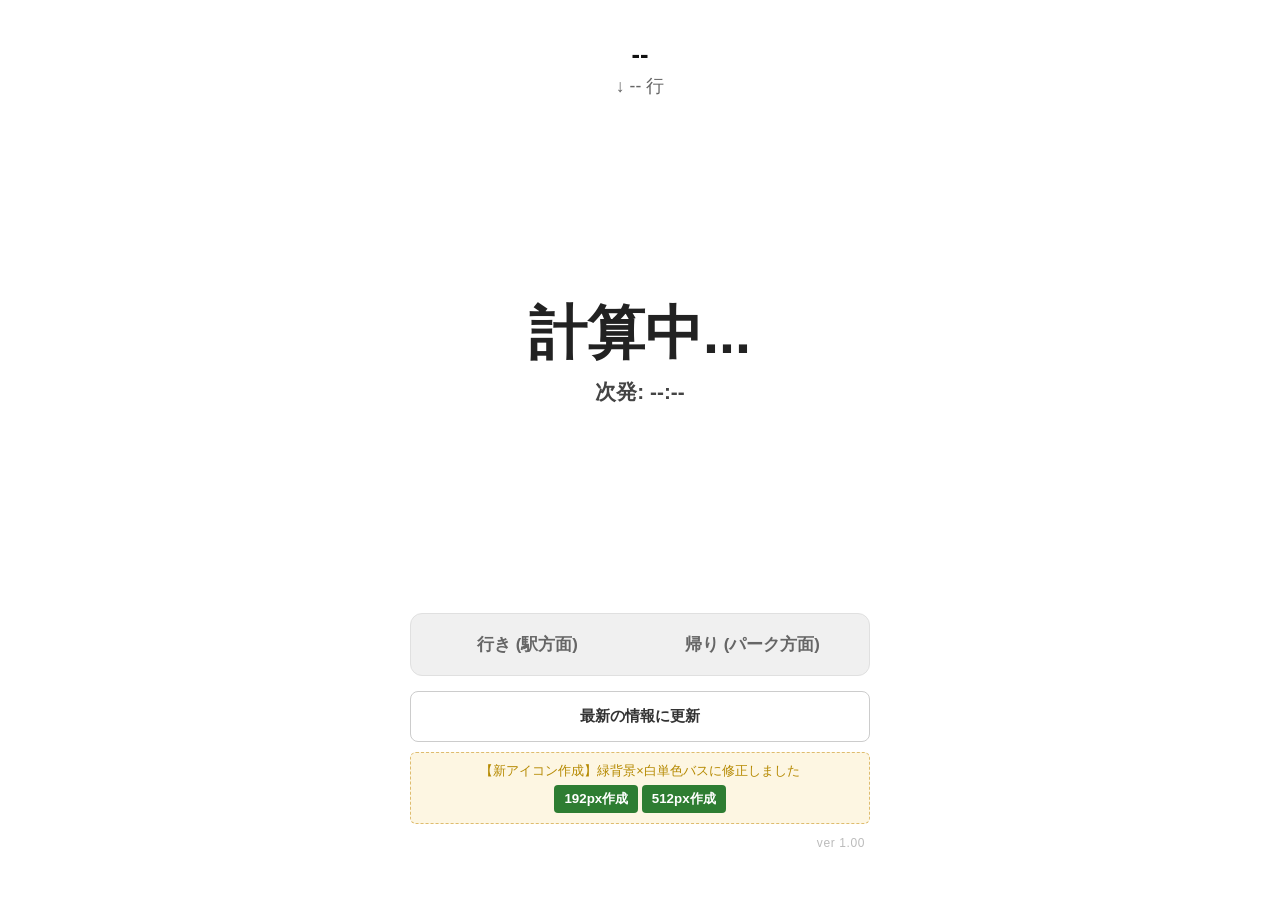
==== icon.html @ 332649fb "Add bus countdown PWA Include timetable viewer for both directions, 2026/2027 holiday calendars, and" ====
<!DOCTYPE html>
<html lang="ja">
<head>
    <meta charset="UTF-8">
    <meta name="viewport" content="width=device-width, initial-scale=1.0, viewport-fit=cover">
    <title>バスあと何分？</title>
    <link rel="stylesheet" href="style.css">
    <link rel="manifest" href="manifest.json">
    <meta name="apple-mobile-web-app-capable" content="yes">
    <meta name="apple-mobile-web-app-status-bar-style" content="default">
    <link rel="apple-touch-icon" href="icon-512.png">
</head>
<body>
    <div class="container">
        <div class="bus-info">
            <h2 id="departure-station">--</h2>
            <div id="destination-station" class="arrow">↓ -- 行</div>
        </div>
        <div class="countdown-area">
            <div id="minutes" class="minutes">計算中...</div>
            <div id="schedule-details" class="schedule-details">次発: --:--</div>
        </div>
        <div class="bottom-nav">
            <div class="tabs">
                <button id="tab-outbound" class="tab-btn">行き (駅方面)</button>
                <button id="tab-inbound" class="tab-btn">帰り (パーク方面)</button>
            </div>
            <button id="refresh-btn" class="refresh-btn">最新の情報に更新</button>

            <div style="background: #fdf6e2; border: 1px dashed #debc6f; padding: 10px; border-radius: 6px; font-size: 0.8rem; color: #b58900; margin-top: 10px;">
                <p>【新アイコン作成】緑背景×白単色バスに修正しました</p>
                <button style="background: #2e7d32; color: white; border: none; padding: 5px 10px; border-radius: 4px; font-weight: bold; cursor: pointer; margin-top: 5px;" onclick="makeIcon(192, 'icon-192.png')">192px作成</button>
                <button style="background: #2e7d32; color: white; border: none; padding: 5px 10px; border-radius: 4px; font-weight: bold; cursor: pointer; margin-top: 5px;" onclick="makeIcon(512, 'icon-512.png')">512px作成</button>
            </div>

            <div style="font-size: 0.75rem; color: #bbbbbb; margin-top: 12px; text-align: right; padding-right: 5px; letter-spacing: 0.05em;">
                ver 1.00
            </div>
        </div>
    </div>
    <script src="app.js"></script>
    <script>
        // 🎨 Font Awesome風のスタイリッシュな白単色バスを描くロジック
        function makeIcon(size, filename) {
            const canvas = document.createElement('canvas');
            canvas.width = size;
            canvas.height = size;
            const ctx = canvas.getContext('2d');
            
            // 1. 背景を綺麗なグリーンに
            ctx.fillStyle = '#2e7d32'; 
            ctx.fillRect(0, 0, size, size);
            
            // 2. 「東松山」の文字を大きく、バランスを上に調整
            ctx.fillStyle = '#ffffff';
            ctx.font = `bold ${size * 0.17}px -apple-system, BlinkMacSystemFont, "Segoe UI", sans-serif`;
            ctx.textAlign = 'center';
            ctx.textBaseline = 'middle';
            ctx.fillText('東松山', size / 2, size * 0.26);
            
            // 3. Font Awesome（fa-bus-simple）風の前向きバスシルエットを白単色で描写
            ctx.fillStyle = '#ffffff';
            
            // 車体本体（角丸）
            ctx.beginPath();
            if (ctx.roundRect) {
                ctx.roundRect(size * 0.28, size * 0.43, size * 0.44, size * 0.36, size * 0.05);
            } else {
                ctx.rect(size * 0.28, size * 0.43, size * 0.44, size * 0.36);
            }
            ctx.fill();
            
            // 窓のくり抜き（背景色で塗る）
            ctx.fillStyle = '#2e7d32';
            ctx.fillRect(size * 0.33, size * 0.47, size * 0.34, size * 0.13);
            
            // ライトのくり抜き（背景色で丸い穴をあける）
            ctx.beginPath();
            ctx.arc(size * 0.38, size * 0.69, size * 0.025, 0, Math.PI * 2);
            ctx.arc(size * 0.62, size * 0.69, size * 0.025, 0, Math.PI * 2);
            ctx.fill();
            
            // タイヤ（下部ののぞき窓風に白ベタを追加）
            ctx.fillStyle = '#ffffff';
            ctx.fillRect(size * 0.34, size * 0.79, size * 0.06, size * 0.04);
            ctx.fillRect(size * 0.60, size * 0.79, size * 0.06, size * 0.04);
            
            const link = document.createElement('a');
            link.download = filename;
            link.href = canvas.toDataURL('image/png');
            link.click();
        }
    </script>
</body>
</html>
---- style.css ----
* {
    box-sizing: border-box;
    margin: 0;
    padding: 0;
}

:root {
    --text-normal: #222222;  /* 通常時：おちついた黒 */
    --text-soon: #2e7d32;    /* 10分以内：安心の緑 */
    --text-urgent: #d32f2f;  /* 3分以内：急げの赤 */
    --text-ended: #757575;   /* 運行終了：グレー */
}

body {
    font-family: -apple-system, BlinkMacSystemFont, "Segoe UI", Roboto, sans-serif;
    height: 100vh;
    background-color: #ffffff; /* 背景は白固定 */
    color: #222222;
    display: flex;
    justify-content: center;
    align-items: center;
    padding: env(safe-area-inset-top) env(safe-area-inset-right) env(safe-area-inset-bottom) env(safe-area-inset-left);
}

.container {
    width: 100%;
    max-width: 500px;
    height: 100%;
    display: flex;
    flex-direction: column;
    justify-content: space-between;
    padding: 40px 20px;
    text-align: center;
}

/* 📍 上部：バス停情報 */
.bus-info h2 {
    font-size: 1.6rem;
    font-weight: bold;
    color: #111111;
}
.arrow {
    font-size: 1.1rem;
    color: #666666;
    margin-top: 5px;
}

/* 🌟 中央：大きな文字の「あと◯分◯秒」 */
.countdown-area {
    flex-grow: 1;
    display: flex;
    flex-direction: column;
    justify-content: center;
    align-items: center;
    width: 100%;
}

.minutes {
    font-size: min(9vw, 3.6rem); 
    font-weight: 900;
    line-height: 1;
    margin-bottom: 15px;
    transition: color 0.3s ease;
    color: var(--text-normal);
    white-space: nowrap; /* 改行を絶対に禁止 */
}

/* 予定時刻表示 */
.schedule-details {
    font-size: 1.3rem;
    font-weight: bold;
    color: #444444;
}

/* 🔄 下部：タブ切り替え */
.bottom-nav {
    margin-bottom: 10px;
}

.tabs {
    display: flex;
    background: #f0f0f0;
    border-radius: 12px;
    padding: 4px;
    margin-bottom: 15px;
    border: 1px solid #e0e0e0;
}

.tab-btn {
    flex: 1;
    border: none;
    background: none;
    color: #666666;
    padding: 15px 10px;
    font-size: 1.05rem;
    font-weight: bold;
    border-radius: 9px;
    cursor: pointer;
    transition: all 0.2s ease;
}

.tab-btn.active {
    background: #222222;
    color: #ffffff;
}

/* 更新ボタン */
.refresh-btn {
    width: 100%;
    background-color: #ffffff;
    color: #333333;
    border: 1px solid #cccccc;
    padding: 14px;
    border-radius: 8px;
    font-size: 0.95rem;
    font-weight: bold;
    cursor: pointer;
}
.refresh-btn:active {
    background-color: #f5f5f5;
}

.timetable-open-btn {
    width: 100%;
    background: #222222;
    color: white;
    border: none;
    padding: 14px;
    border-radius: 8px;
    margin-bottom: 10px;
    font-size: 1rem;
    font-weight: bold;
    cursor: pointer;
}

.timetable-overlay[hidden] { display: none; }
.timetable-overlay {
    position: fixed;
    inset: 0;
    z-index: 10;
    padding: max(12px, env(safe-area-inset-top)) 12px max(12px, env(safe-area-inset-bottom));
    background: rgba(0, 0, 0, 0.5);
    display: flex;
    justify-content: center;
    align-items: center;
}

.timetable-card {
    width: min(100%, 500px);
    max-height: 100%;
    background: white;
    border-radius: 16px;
    display: flex;
    flex-direction: column;
    padding: 16px;
    text-align: left;
    overflow: hidden;
}

.timetable-heading {
    display: flex;
    align-items: center;
    justify-content: space-between;
}

.timetable-heading h2 { font-size: 1.35rem; }
.timetable-close {
    padding: 4px 8px;
    font-size: 2rem;
    background: transparent;
    border: 0;
    cursor: pointer;
    line-height: 1;
}

.timetable-route {
    color: #555555;
    font-size: 0.85rem;
    margin-top: 6px;
}

.timetable-direction {
    display: flex;
    gap: 8px;
    margin: 12px 0;
}

.timetable-direction-btn {
    flex: 1;
    background: #f1f1f1;
    border: 1px solid #dddddd;
    border-radius: 8px;
    padding: 10px 6px;
    font-weight: bold;
    cursor: pointer;
}

.timetable-direction-btn.active {
    background: #222222;
    border-color: #222222;
    color: #ffffff;
}

.timetable-scroll { overflow-y: auto; min-height: 0; }
.timetable-table {
    width: 100%;
    border-collapse: collapse;
    font-size: 0.91rem;
    text-align: center;
    font-variant-numeric: tabular-nums;
}

.timetable-table th, .timetable-table td {
    padding: 9px 5px;
    border-bottom: 1px solid #e9e9e9;
}

.timetable-table thead th {
    position: sticky;
    top: 0;
    background: #f5f5f5;
    z-index: 1;
}

.timetable-table .today { background: #eaf6ed; }
.timetable-table thead .today { background: #d9eede; }
.timetable-table th:first-child { width: 12%; }
.timetable-table td { width: 44%; }
.timetable-note {
    font-size: 0.73rem;
    line-height: 1.5;
    color: #666666;
    margin-top: 10px;
}
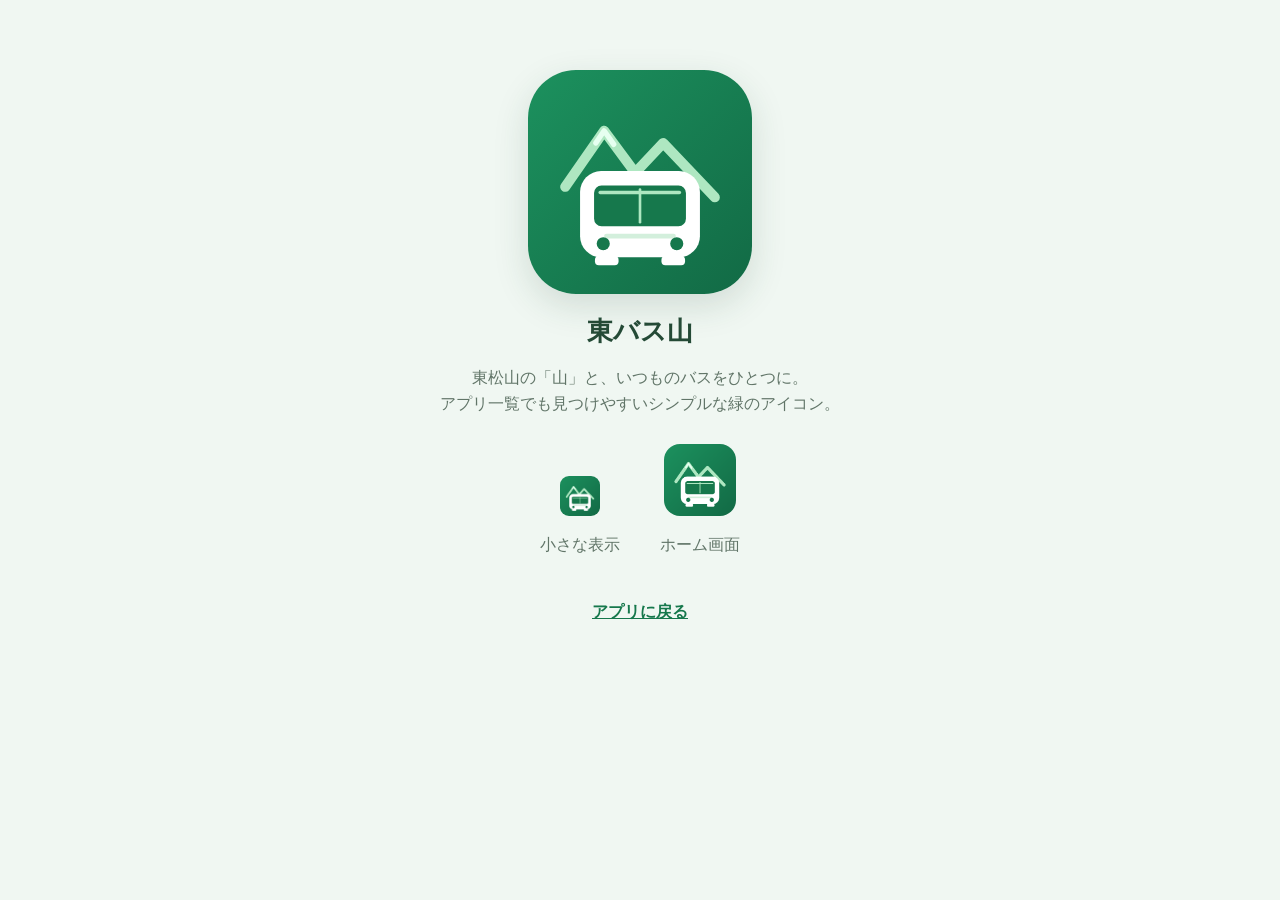
==== commit 633f508d: "Rename app to 東バス山, add mountain-bus icon, and tighten mobile layout" ====
--- a/icon.html
+++ b/icon.html
@@ -2,94 +2,31 @@
 <html lang="ja">
 <head>
     <meta charset="UTF-8">
-    <meta name="viewport" content="width=device-width, initial-scale=1.0, viewport-fit=cover">
-    <title>バスあと何分？</title>
-    <link rel="stylesheet" href="style.css">
-    <link rel="manifest" href="manifest.json">
-    <meta name="apple-mobile-web-app-capable" content="yes">
-    <meta name="apple-mobile-web-app-status-bar-style" content="default">
-    <link rel="apple-touch-icon" href="icon-512.png">
+    <meta name="viewport" content="width=device-width, initial-scale=1">
+    <title>東バス山 | アイコンデザイン</title>
+    <style>
+        * { box-sizing: border-box; }
+        body { margin: 0; background: #f0f7f2; color: #244a36; font-family: -apple-system, BlinkMacSystemFont, "Noto Sans JP", sans-serif; }
+        main { max-width: 560px; padding: 40px 22px; margin: auto; text-align: center; }
+        h1 { margin: 20px 0 6px; font-size: 1.65rem; }
+        p { color: #617568; line-height: 1.6; }
+        .main-icon { display: block; width: 224px; height: 224px; border-radius: 48px; margin: 30px auto 0; box-shadow: 0 12px 35px #244a3626; }
+        .sizes { display: flex; align-items: end; justify-content: center; gap: 40px; margin: 28px 0; }
+        .sizes img { display: block; width: 72px; height: 72px; border-radius: 16px; margin: auto; }
+        .sizes div:first-child img { width: 40px; height: 40px; border-radius: 9px; }
+        a { color: #16784c; font-weight: 700; }
+    </style>
 </head>
 <body>
-    <div class="container">
-        <div class="bus-info">
-            <h2 id="departure-station">--</h2>
-            <div id="destination-station" class="arrow">↓ -- 行</div>
+    <main>
+        <img class="main-icon" src="icon.svg" alt="緑色の背景に山とバスを組み合わせた東バス山のアイコン">
+        <h1>東バス山</h1>
+        <p>東松山の「山」と、いつものバスをひとつに。<br>アプリ一覧でも見つけやすいシンプルな緑のアイコン。</p>
+        <div class="sizes">
+            <div><img src="icon-192.png" alt="40ピクセルでの見え方"><p>小さな表示</p></div>
+            <div><img src="icon-512.png" alt="72ピクセルでの見え方"><p>ホーム画面</p></div>
         </div>
-        <div class="countdown-area">
-            <div id="minutes" class="minutes">計算中...</div>
-            <div id="schedule-details" class="schedule-details">次発: --:--</div>
-        </div>
-        <div class="bottom-nav">
-            <div class="tabs">
-                <button id="tab-outbound" class="tab-btn">行き (駅方面)</button>
-                <button id="tab-inbound" class="tab-btn">帰り (パーク方面)</button>
-            </div>
-            <button id="refresh-btn" class="refresh-btn">最新の情報に更新</button>
-
-            <div style="background: #fdf6e2; border: 1px dashed #debc6f; padding: 10px; border-radius: 6px; font-size: 0.8rem; color: #b58900; margin-top: 10px;">
-                <p>【新アイコン作成】緑背景×白単色バスに修正しました</p>
-                <button style="background: #2e7d32; color: white; border: none; padding: 5px 10px; border-radius: 4px; font-weight: bold; cursor: pointer; margin-top: 5px;" onclick="makeIcon(192, 'icon-192.png')">192px作成</button>
-                <button style="background: #2e7d32; color: white; border: none; padding: 5px 10px; border-radius: 4px; font-weight: bold; cursor: pointer; margin-top: 5px;" onclick="makeIcon(512, 'icon-512.png')">512px作成</button>
-            </div>
-
-            <div style="font-size: 0.75rem; color: #bbbbbb; margin-top: 12px; text-align: right; padding-right: 5px; letter-spacing: 0.05em;">
-                ver 1.00
-            </div>
-        </div>
-    </div>
-    <script src="app.js"></script>
-    <script>
-        // 🎨 Font Awesome風のスタイリッシュな白単色バスを描くロジック
-        function makeIcon(size, filename) {
-            const canvas = document.createElement('canvas');
-            canvas.width = size;
-            canvas.height = size;
-            const ctx = canvas.getContext('2d');
-            
-            // 1. 背景を綺麗なグリーンに
-            ctx.fillStyle = '#2e7d32'; 
-            ctx.fillRect(0, 0, size, size);
-            
-            // 2. 「東松山」の文字を大きく、バランスを上に調整
-            ctx.fillStyle = '#ffffff';
-            ctx.font = `bold ${size * 0.17}px -apple-system, BlinkMacSystemFont, "Segoe UI", sans-serif`;
-            ctx.textAlign = 'center';
-            ctx.textBaseline = 'middle';
-            ctx.fillText('東松山', size / 2, size * 0.26);
-            
-            // 3. Font Awesome（fa-bus-simple）風の前向きバスシルエットを白単色で描写
-            ctx.fillStyle = '#ffffff';
-            
-            // 車体本体（角丸）
-            ctx.beginPath();
-            if (ctx.roundRect) {
-                ctx.roundRect(size * 0.28, size * 0.43, size * 0.44, size * 0.36, size * 0.05);
-            } else {
-                ctx.rect(size * 0.28, size * 0.43, size * 0.44, size * 0.36);
-            }
-            ctx.fill();
-            
-            // 窓のくり抜き（背景色で塗る）
-            ctx.fillStyle = '#2e7d32';
-            ctx.fillRect(size * 0.33, size * 0.47, size * 0.34, size * 0.13);
-            
-            // ライトのくり抜き（背景色で丸い穴をあける）
-            ctx.beginPath();
-            ctx.arc(size * 0.38, size * 0.69, size * 0.025, 0, Math.PI * 2);
-            ctx.arc(size * 0.62, size * 0.69, size * 0.025, 0, Math.PI * 2);
-            ctx.fill();
-            
-            // タイヤ（下部ののぞき窓風に白ベタを追加）
-            ctx.fillStyle = '#ffffff';
-            ctx.fillRect(size * 0.34, size * 0.79, size * 0.06, size * 0.04);
-            ctx.fillRect(size * 0.60, size * 0.79, size * 0.06, size * 0.04);
-            
-            const link = document.createElement('a');
-            link.download = filename;
-            link.href = canvas.toDataURL('image/png');
-            link.click();
-        }
-    </script>
+        <a href="./">アプリに戻る</a>
+    </main>
 </body>
-</html>+</html>
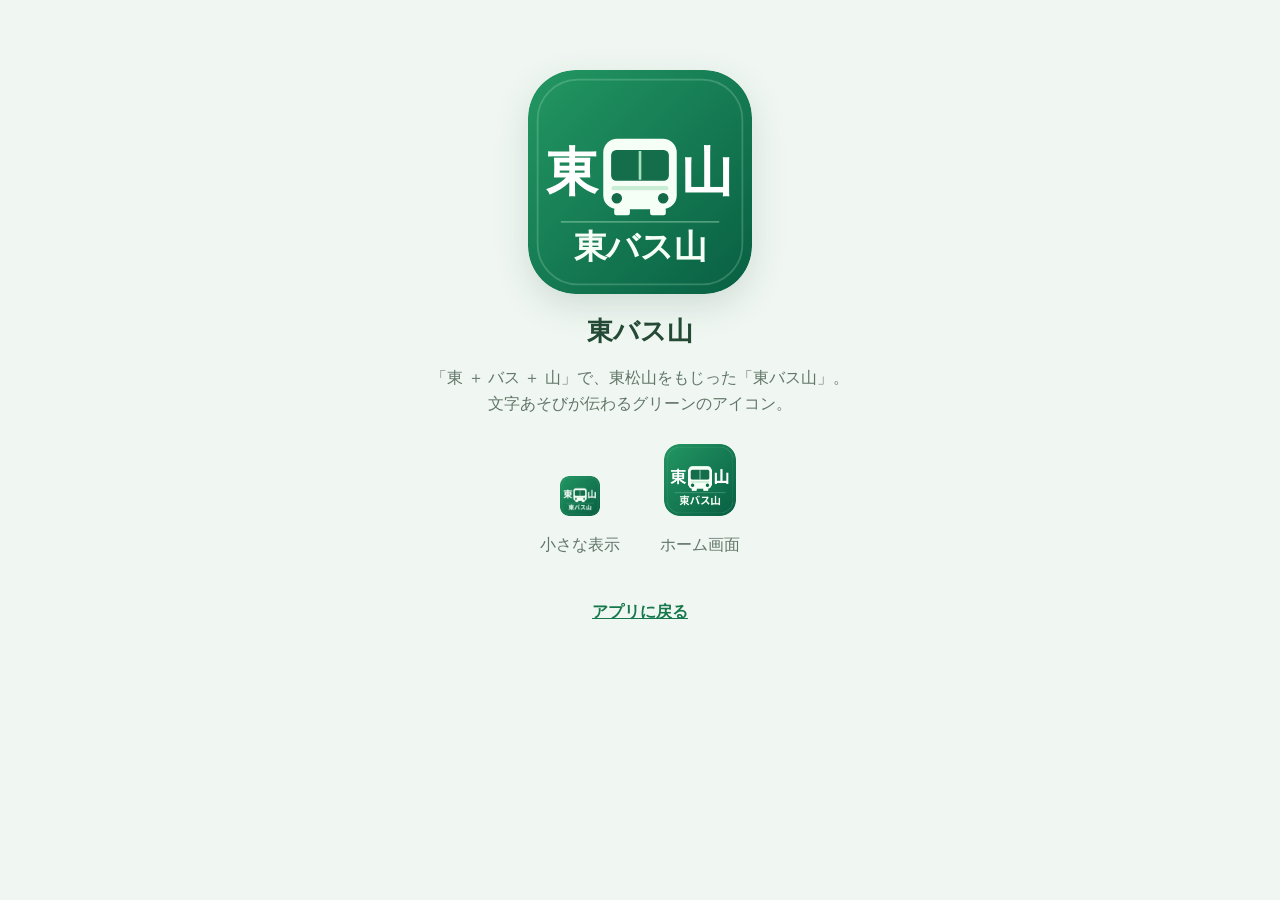
==== commit 12aa90b0: "Use 東＋bus＋山 wordplay icon and refresh PWA assets" ====
--- a/icon.html
+++ b/icon.html
@@ -19,12 +19,12 @@
 </head>
 <body>
     <main>
-        <img class="main-icon" src="icon.svg" alt="緑色の背景に山とバスを組み合わせた東バス山のアイコン">
+        <img class="main-icon" src="icon.svg?v=110" alt="東とバスと山を組み合わせた東バス山のアイコン">
         <h1>東バス山</h1>
-        <p>東松山の「山」と、いつものバスをひとつに。<br>アプリ一覧でも見つけやすいシンプルな緑のアイコン。</p>
+        <p>「東 ＋ バス ＋ 山」で、東松山をもじった「東バス山」。<br>文字あそびが伝わるグリーンのアイコン。</p>
         <div class="sizes">
-            <div><img src="icon-192.png" alt="40ピクセルでの見え方"><p>小さな表示</p></div>
-            <div><img src="icon-512.png" alt="72ピクセルでの見え方"><p>ホーム画面</p></div>
+            <div><img src="icon-192.png?v=110" alt="40ピクセルでの見え方"><p>小さな表示</p></div>
+            <div><img src="icon-512.png?v=110" alt="72ピクセルでの見え方"><p>ホーム画面</p></div>
         </div>
         <a href="./">アプリに戻る</a>
     </main>
